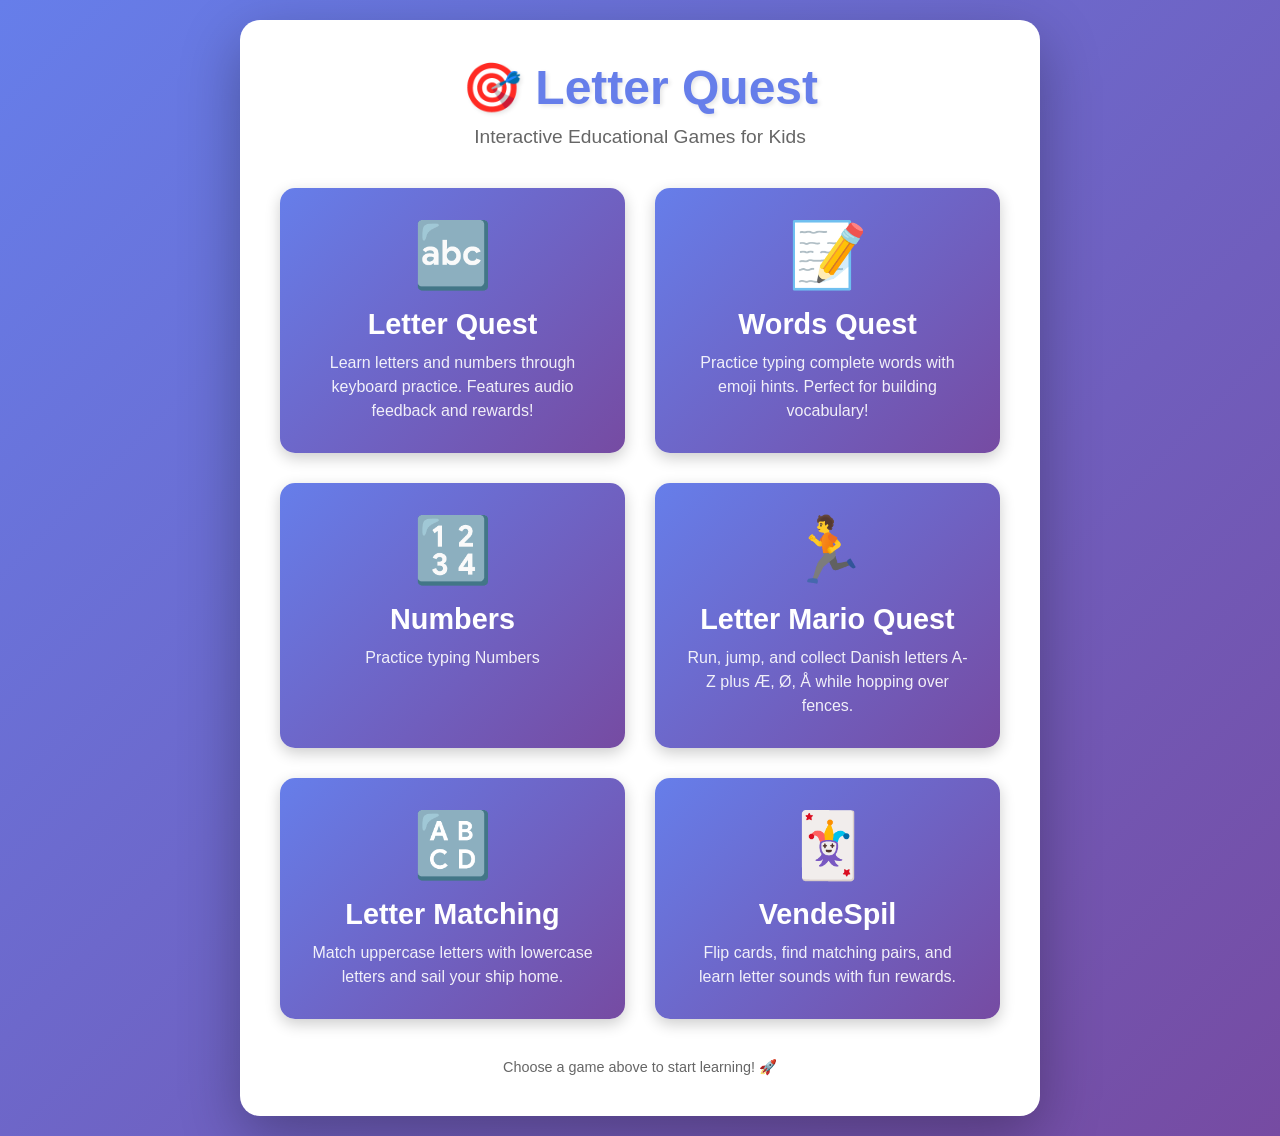
==== index.html @ 78bd32ee "turn game done" ====
<!DOCTYPE html>
<html lang="en">
<head>
    <meta charset="UTF-8">
    <meta name="viewport" content="width=device-width, initial-scale=1.0">
    <title>Letter Quest - Educational Games</title>
    <link rel="icon" type="image/x-icon" href="favicon.ico">
    <link rel="icon" type="image/png" sizes="32x32" href="favicon-32x32.png">
    <link rel="icon" type="image/png" sizes="16x16" href="favicon-16x16.png">
    <link rel="apple-touch-icon" sizes="180x180" href="apple-touch-icon.png">
    <style>
        * {
            margin: 0;
            padding: 0;
            box-sizing: border-box;
        }

        body {
            font-family: 'Arial', sans-serif;
            background: linear-gradient(135deg, #667eea 0%, #764ba2 100%);
            min-height: 100vh;
            display: flex;
            justify-content: center;
            align-items: center;
            padding: 20px;
        }

        .container {
            max-width: 800px;
            width: 100%;
            background: white;
            border-radius: 20px;
            padding: 40px;
            box-shadow: 0 20px 60px rgba(0, 0, 0, 0.3);
            text-align: center;
        }

        h1 {
            color: #667eea;
            font-size: 3em;
            margin-bottom: 10px;
            text-shadow: 2px 2px 4px rgba(0, 0, 0, 0.1);
        }

        .subtitle {
            color: #666;
            font-size: 1.2em;
            margin-bottom: 40px;
        }

        .games-grid {
            display: grid;
            grid-template-columns: repeat(auto-fit, minmax(280px, 1fr));
            gap: 30px;
            margin-top: 40px;
        }

        .game-card {
            background: linear-gradient(135deg, #667eea 0%, #764ba2 100%);
            border-radius: 15px;
            padding: 30px;
            text-decoration: none;
            color: white;
            transition: transform 0.3s ease, box-shadow 0.3s ease;
            cursor: pointer;
            box-shadow: 0 5px 15px rgba(0, 0, 0, 0.2);
        }

        .game-card:hover {
            transform: translateY(-10px);
            box-shadow: 0 15px 30px rgba(0, 0, 0, 0.3);
        }

        .game-icon {
            font-size: 4em;
            margin-bottom: 15px;
        }

        .game-title {
            font-size: 1.8em;
            font-weight: bold;
            margin-bottom: 10px;
        }

        .game-description {
            font-size: 1em;
            opacity: 0.9;
            line-height: 1.5;
        }

        .footer {
            margin-top: 40px;
            color: #666;
            font-size: 0.9em;
        }

        @media (max-width: 600px) {
            h1 {
                font-size: 2em;
            }

            .subtitle {
                font-size: 1em;
            }

            .games-grid {
                grid-template-columns: 1fr;
            }
        }
    </style>
</head>
<body>
    <div class="container">
        <h1>🎯 Letter Quest</h1>
        <p class="subtitle">Interactive Educational Games for Kids</p>

        <div class="games-grid">
            <a href="letter-quest.html" class="game-card">
                <div class="game-icon">🔤</div>
                <div class="game-title">Letter Quest</div>
                <div class="game-description">
                    Learn letters and numbers through keyboard practice. Features audio feedback and rewards!
                </div>
            </a>

            <a href="words.html" class="game-card">
                <div class="game-icon">📝</div>
                <div class="game-title">Words Quest</div>
                <div class="game-description">
                    Practice typing complete words with emoji hints. Perfect for building vocabulary!
                </div>
            </a>

            <a href="numbers.html" class="game-card">
                <div class="game-icon">🔢</div>
                <div class="game-title">Numbers</div>
                <div class="game-description">
                    Practice typing Numbers
                </div>
            </a>

            <a href="letter-mario.html" class="game-card">
                <div class="game-icon">🏃</div>
                <div class="game-title">Letter Mario Quest</div>
                <div class="game-description">
                    Run, jump, and collect Danish letters A-Z plus Æ, Ø, Å while hopping over fences.
                </div>
            </a>

            <a href="letter-matching.html" class="game-card">
                <div class="game-icon">🔠</div>
                <div class="game-title">Letter Matching</div>
                <div class="game-description">
                    Match uppercase letters with lowercase letters and sail your ship home.
                </div>
            </a>

            <a href="turn-game.html" class="game-card">
                <div class="game-icon">🃏</div>
                <div class="game-title">VendeSpil</div>
                <div class="game-description">
                    Flip cards, find matching pairs, and learn letter sounds with fun rewards.
                </div>
            </a>
        </div>

        <div class="footer">
            Choose a game above to start learning! 🚀
        </div>
    </div>
</body>
</html>
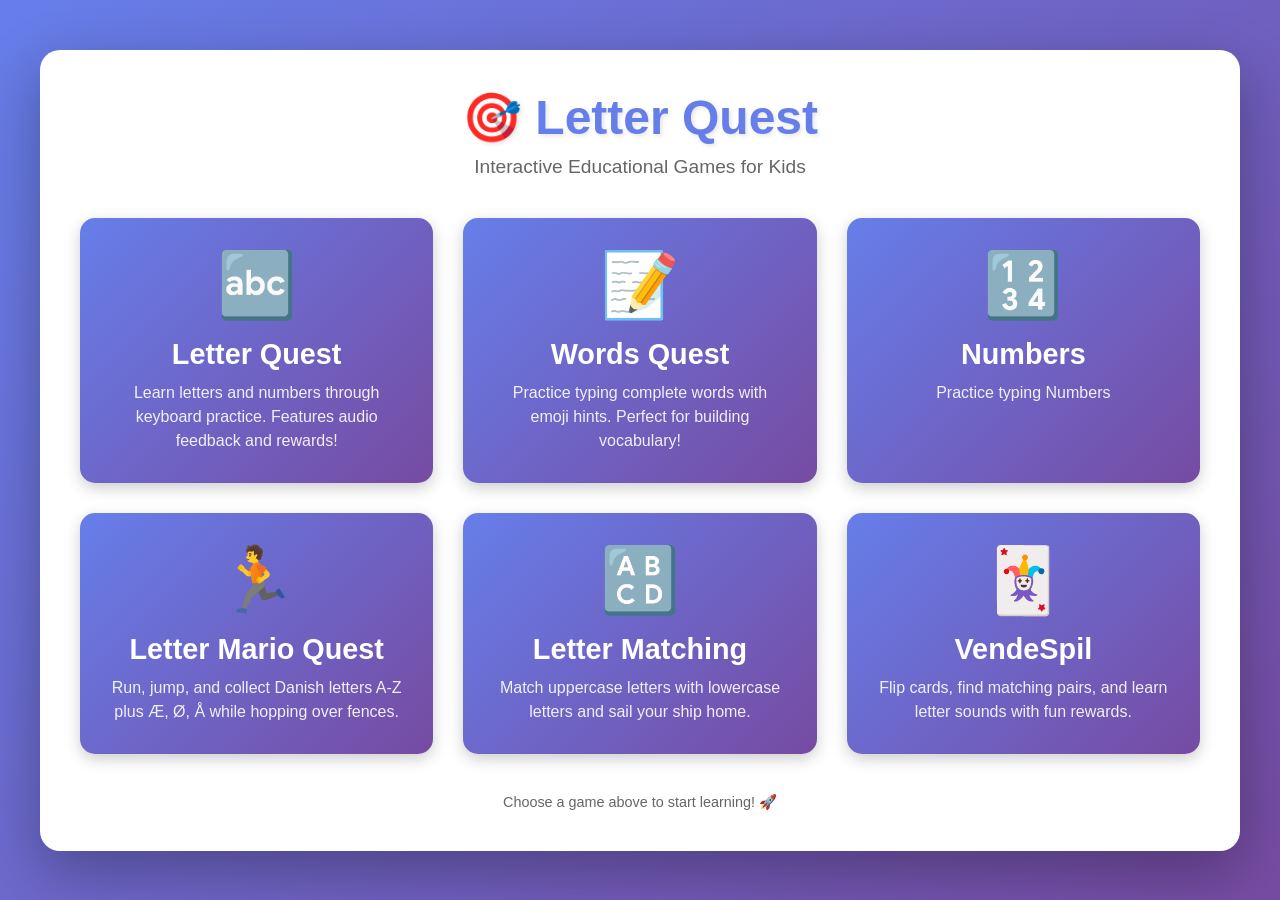
==== commit b2f54473: "sdf" ====
--- a/index.html
+++ b/index.html
@@ -26,8 +26,9 @@
         }
 
         .container {
-            max-width: 800px;
+            max-width: 1200px;
             width: 100%;
+            min-width: 0;
             background: white;
             border-radius: 20px;
             padding: 40px;
@@ -50,9 +51,15 @@
 
         .games-grid {
             display: grid;
-            grid-template-columns: repeat(auto-fit, minmax(280px, 1fr));
+            grid-template-columns: repeat(3, minmax(0, 1fr));
             gap: 30px;
             margin-top: 40px;
+        }
+
+        @media (max-width: 1000px) {
+            .games-grid {
+                grid-template-columns: repeat(2, minmax(0, 1fr));
+            }
         }
 
         .game-card {
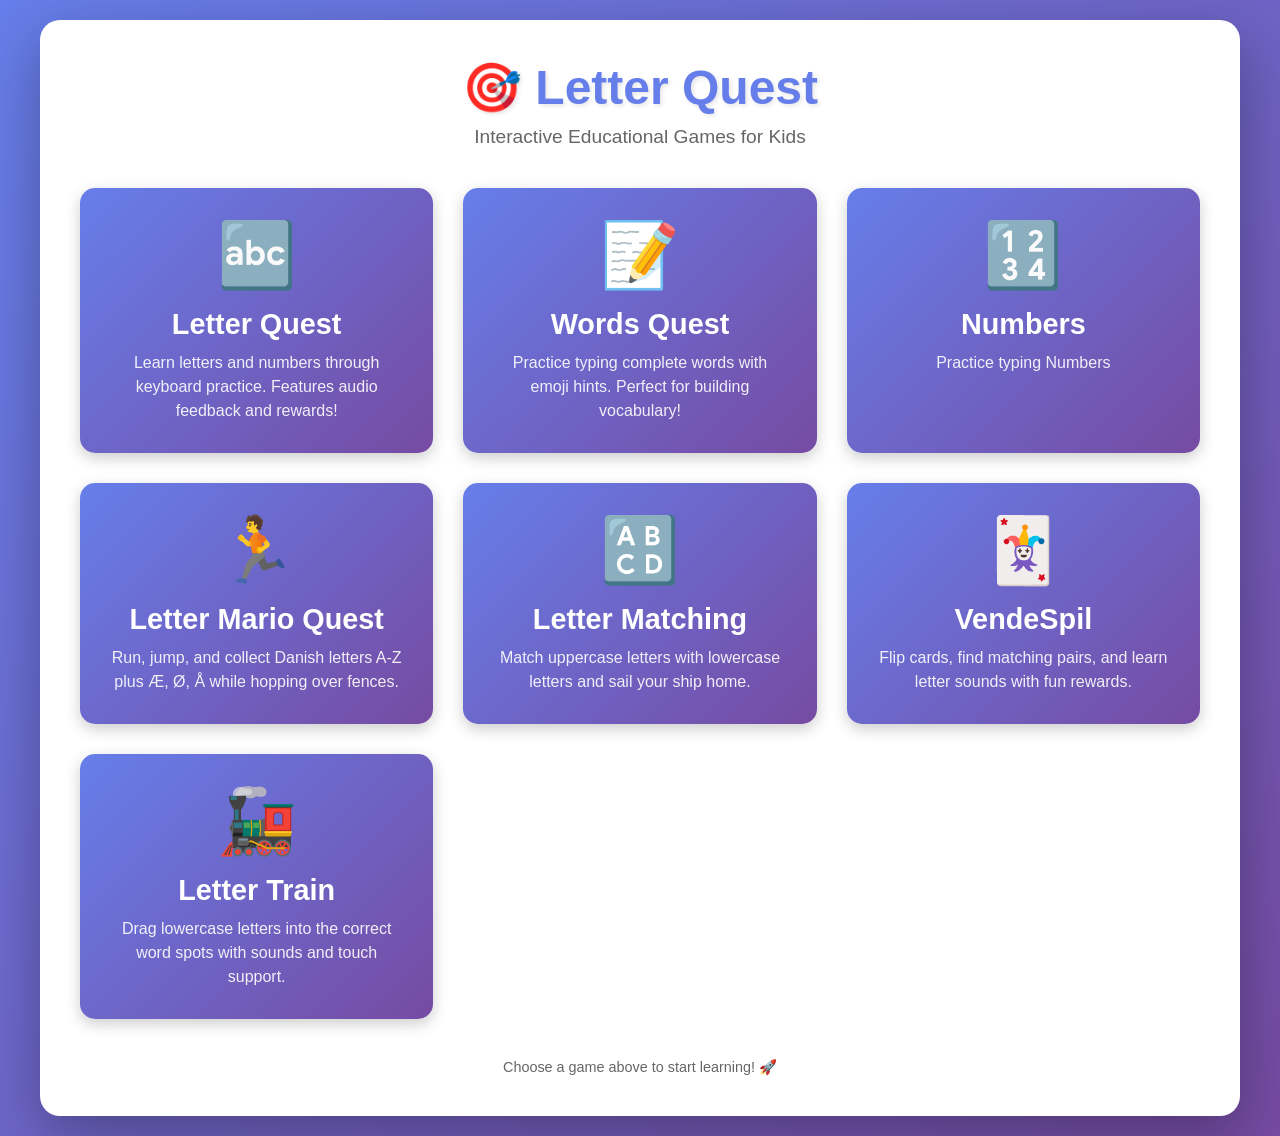
==== commit b22b70f3: "letter train" ====
--- a/index.html
+++ b/index.html
@@ -169,6 +169,14 @@
                     Flip cards, find matching pairs, and learn letter sounds with fun rewards.
                 </div>
             </a>
+
+            <a href="letter-train.html" class="game-card">
+                <div class="game-icon">🚂</div>
+                <div class="game-title">Letter Train</div>
+                <div class="game-description">
+                    Drag lowercase letters into the correct word spots with sounds and touch support.
+                </div>
+            </a>
         </div>
 
         <div class="footer">
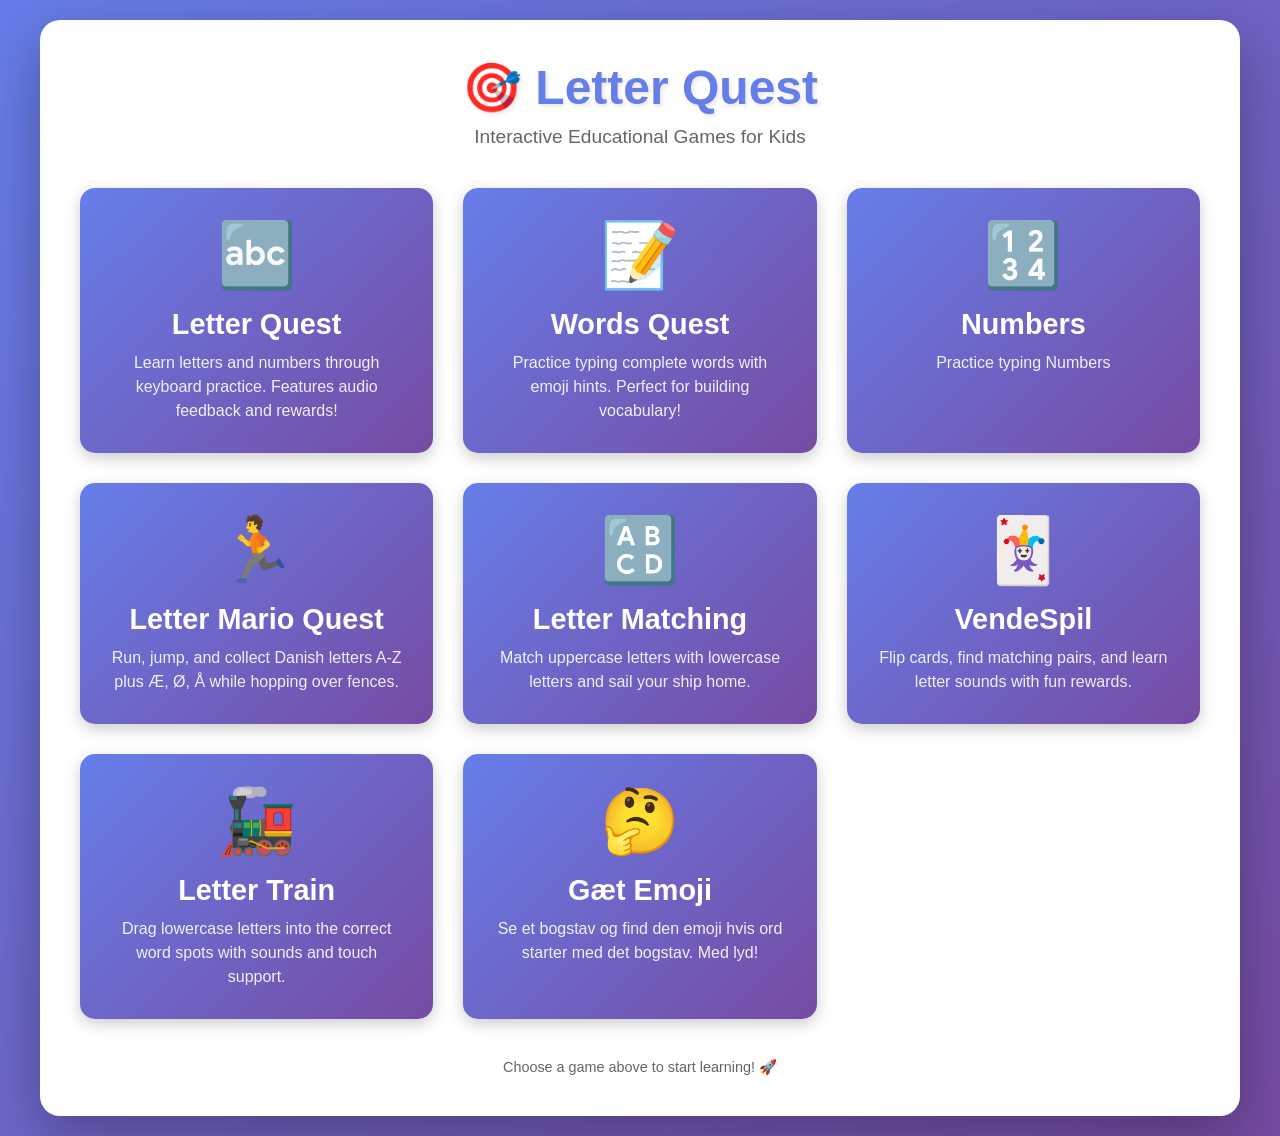
==== commit e4deffe5: "guess-emoji.html" ====
--- a/index.html
+++ b/index.html
@@ -177,6 +177,14 @@
                     Drag lowercase letters into the correct word spots with sounds and touch support.
                 </div>
             </a>
+
+            <a href="guess-emoji.html" class="game-card">
+                <div class="game-icon">🤔</div>
+                <div class="game-title">Gæt Emoji</div>
+                <div class="game-description">
+                    Se et bogstav og find den emoji hvis ord starter med det bogstav. Med lyd!
+                </div>
+            </a>
         </div>
 
         <div class="footer">
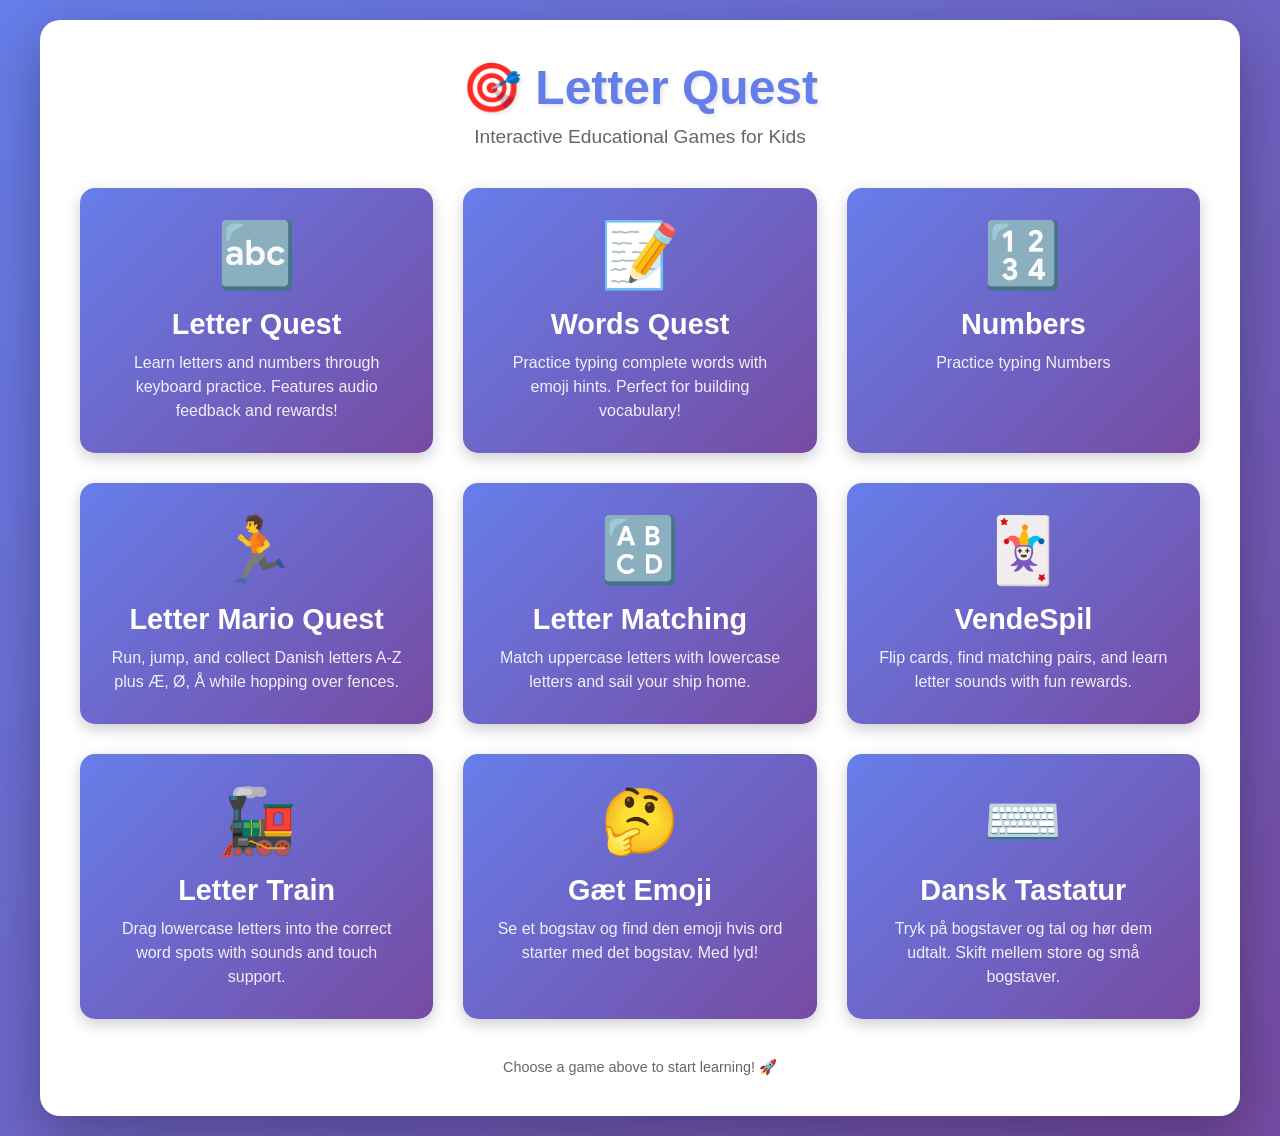
==== commit 53937f07: "danish-keyboard.html" ====
--- a/index.html
+++ b/index.html
@@ -185,6 +185,14 @@
                     Se et bogstav og find den emoji hvis ord starter med det bogstav. Med lyd!
                 </div>
             </a>
+
+            <a href="danish-keyboard.html" class="game-card">
+                <div class="game-icon">⌨️</div>
+                <div class="game-title">Dansk Tastatur</div>
+                <div class="game-description">
+                    Tryk på bogstaver og tal og hør dem udtalt. Skift mellem store og små bogstaver.
+                </div>
+            </a>
         </div>
 
         <div class="footer">
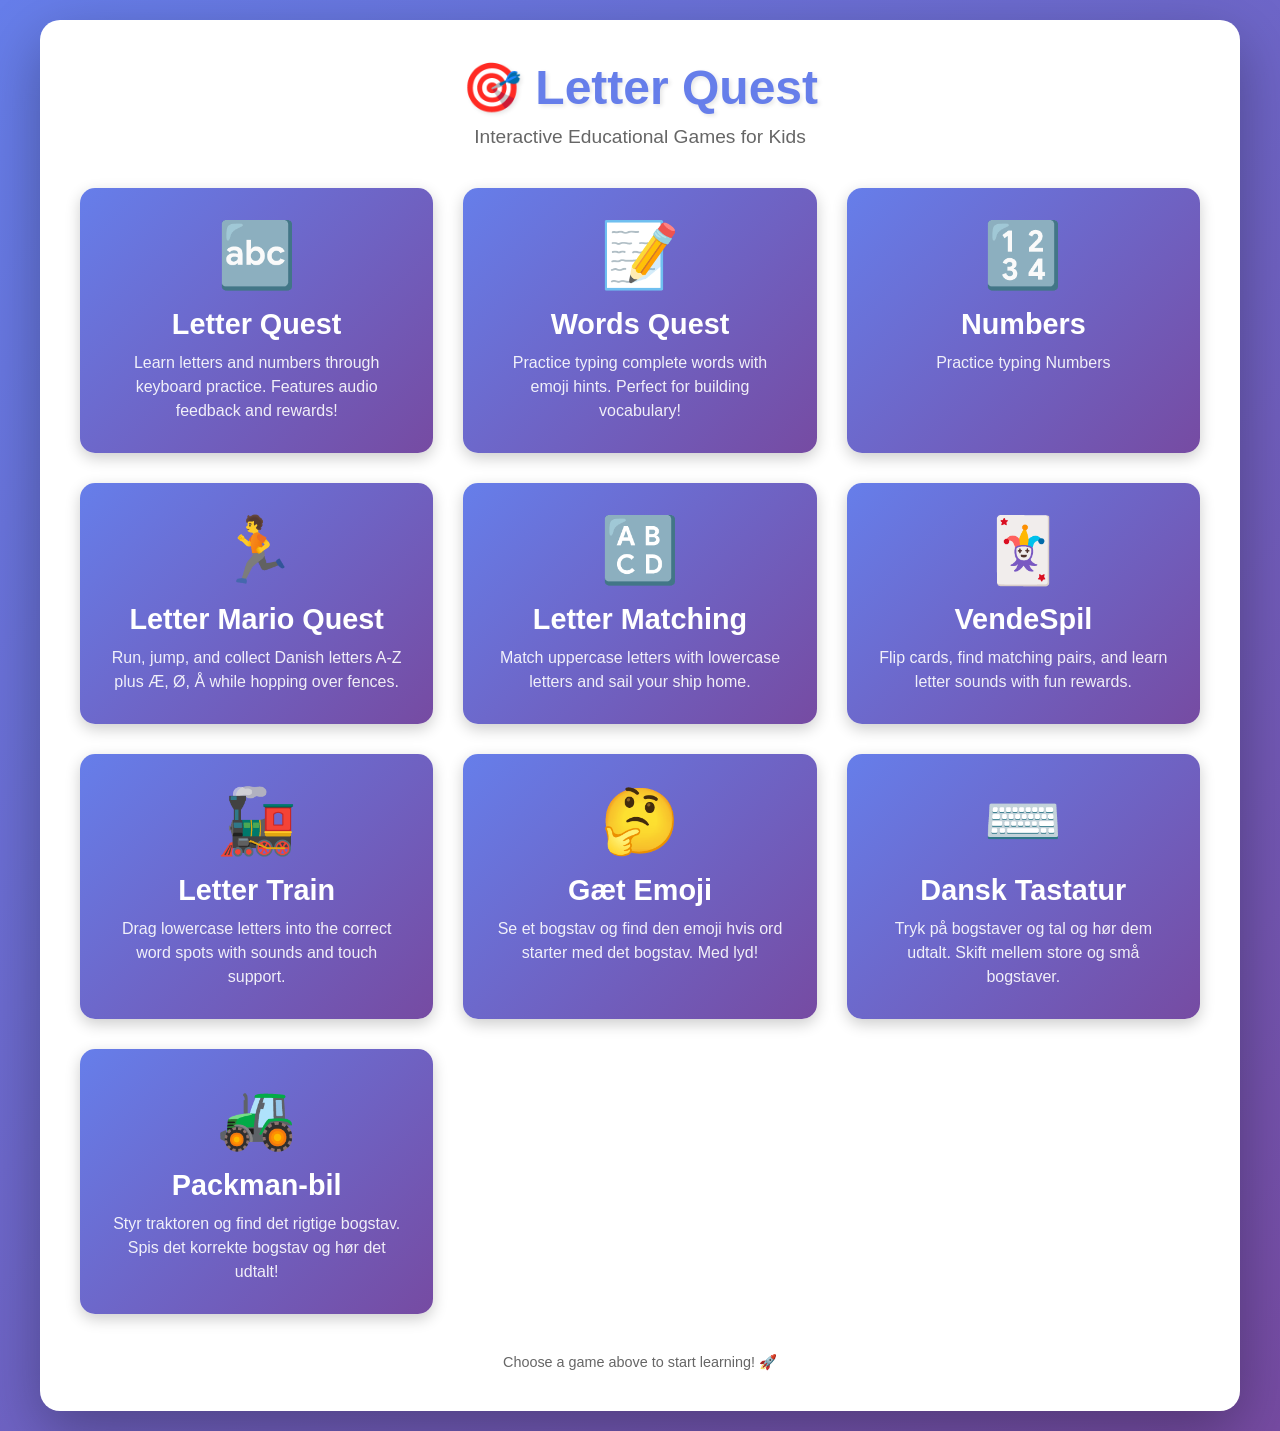
==== commit 3d023cc6: "Add Packman-bil game with HTML, CSS, and JavaScript implementation" ====
--- a/index.html
+++ b/index.html
@@ -193,6 +193,14 @@
                     Tryk på bogstaver og tal og hør dem udtalt. Skift mellem store og små bogstaver.
                 </div>
             </a>
+
+            <a href="packman-car.html" class="game-card">
+                <div class="game-icon">🚜</div>
+                <div class="game-title">Packman-bil</div>
+                <div class="game-description">
+                    Styr traktoren og find det rigtige bogstav. Spis det korrekte bogstav og hør det udtalt!
+                </div>
+            </a>
         </div>
 
         <div class="footer">
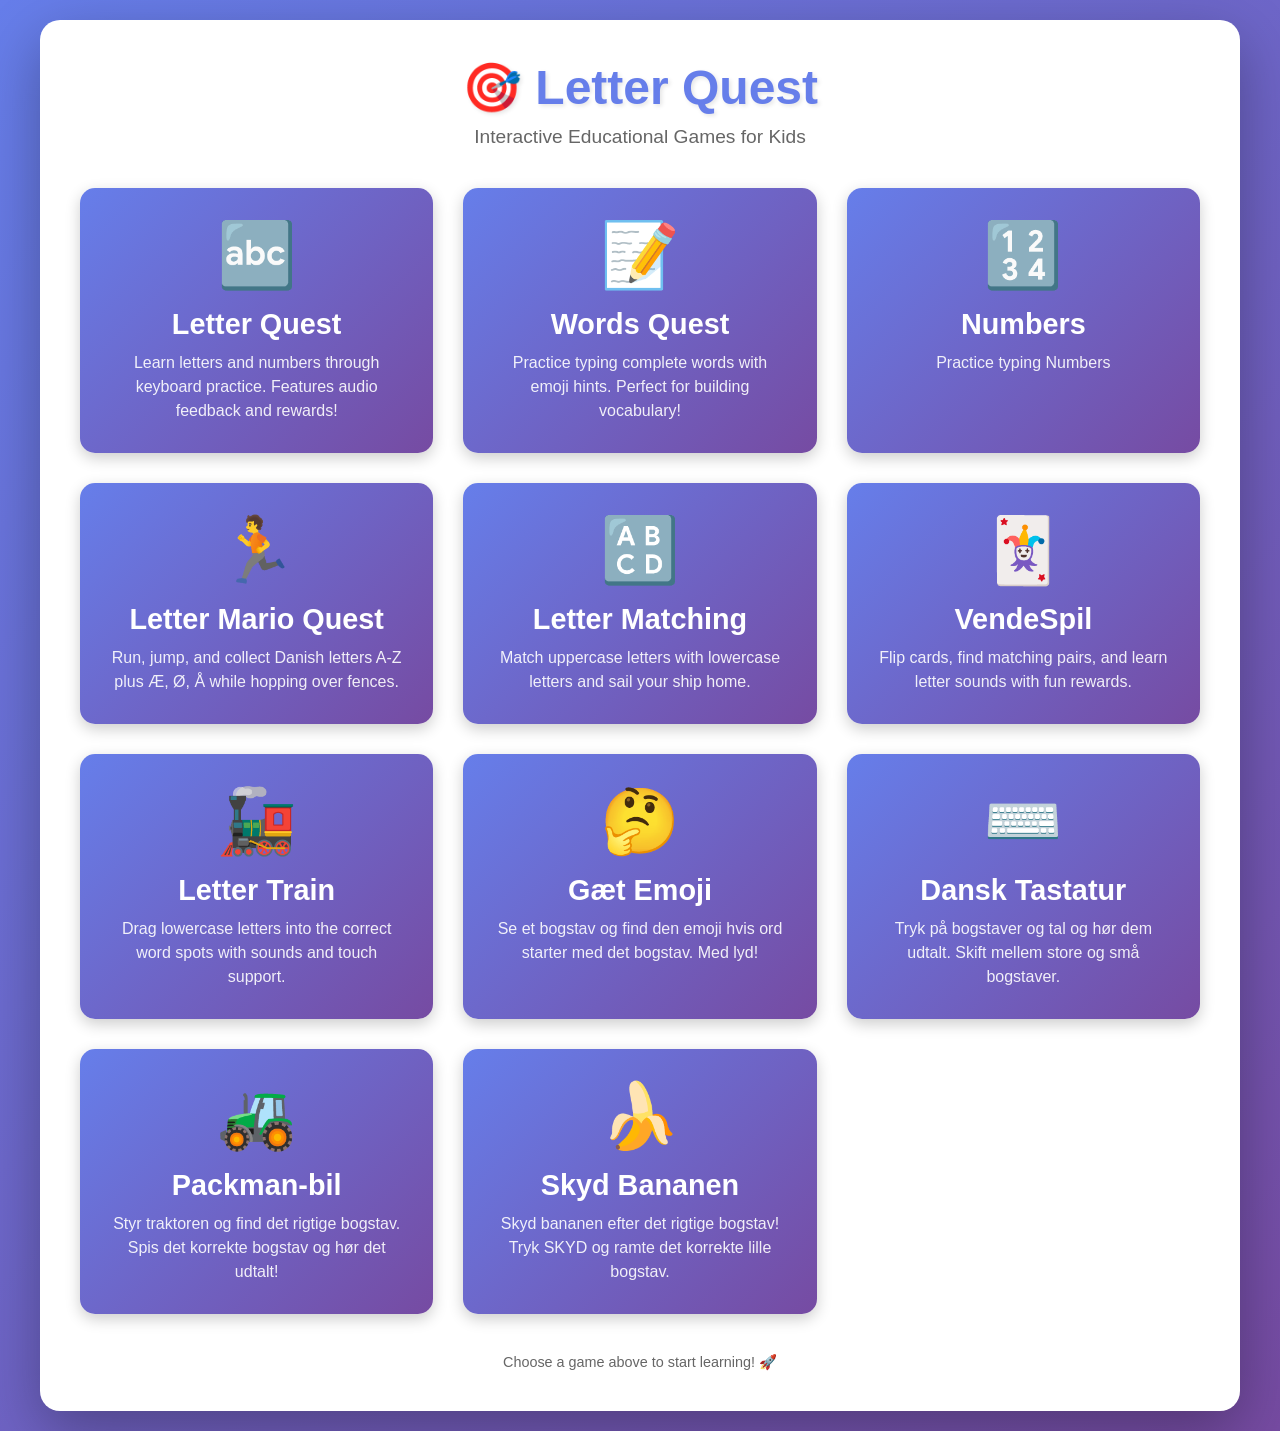
==== commit 267f42fb: "shooting-banana.html" ====
--- a/index.html
+++ b/index.html
@@ -201,6 +201,14 @@
                     Styr traktoren og find det rigtige bogstav. Spis det korrekte bogstav og hør det udtalt!
                 </div>
             </a>
+
+            <a href="shooting-banana.html" class="game-card">
+                <div class="game-icon">🍌</div>
+                <div class="game-title">Skyd Bananen</div>
+                <div class="game-description">
+                    Skyd bananen efter det rigtige bogstav! Tryk SKYD og ramte det korrekte lille bogstav.
+                </div>
+            </a>
         </div>
 
         <div class="footer">
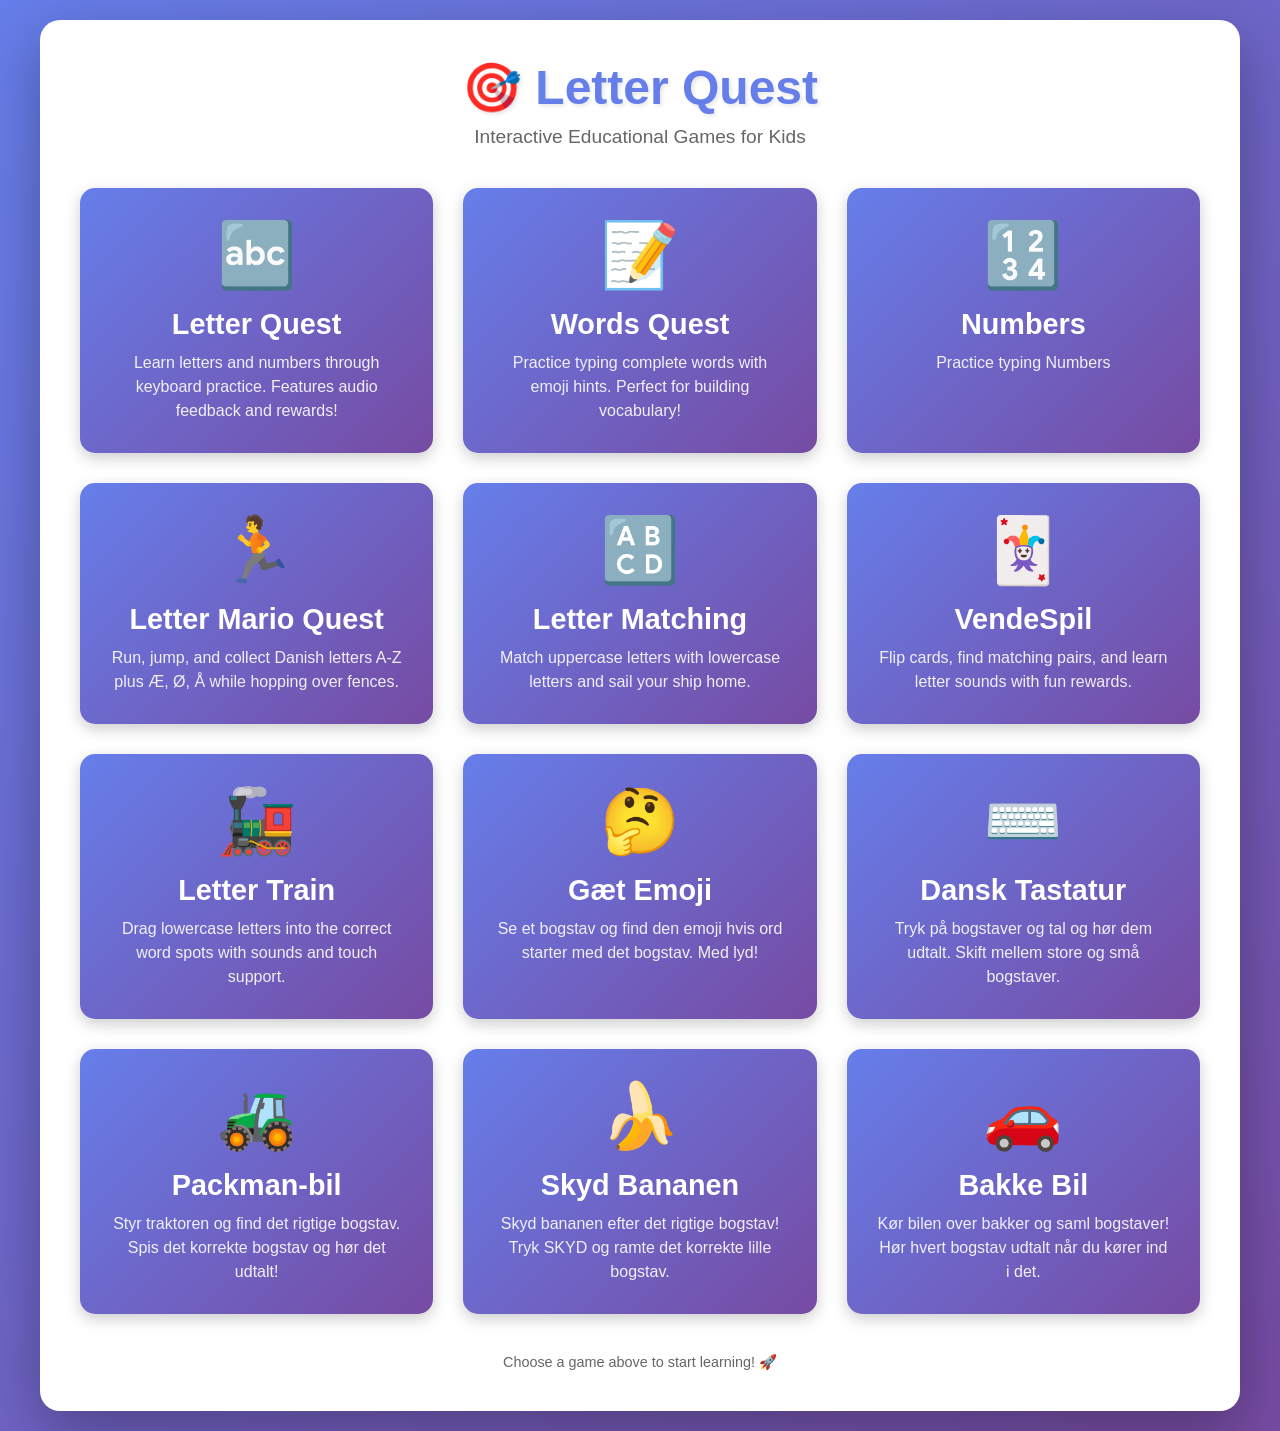
==== commit da485b88: "climbing-hill.html" ====
--- a/index.html
+++ b/index.html
@@ -209,6 +209,14 @@
                     Skyd bananen efter det rigtige bogstav! Tryk SKYD og ramte det korrekte lille bogstav.
                 </div>
             </a>
+
+            <a href="climbing-hill.html" class="game-card">
+                <div class="game-icon">🚗</div>
+                <div class="game-title">Bakke Bil</div>
+                <div class="game-description">
+                    Kør bilen over bakker og saml bogstaver! Hør hvert bogstav udtalt når du kører ind i det.
+                </div>
+            </a>
         </div>
 
         <div class="footer">
